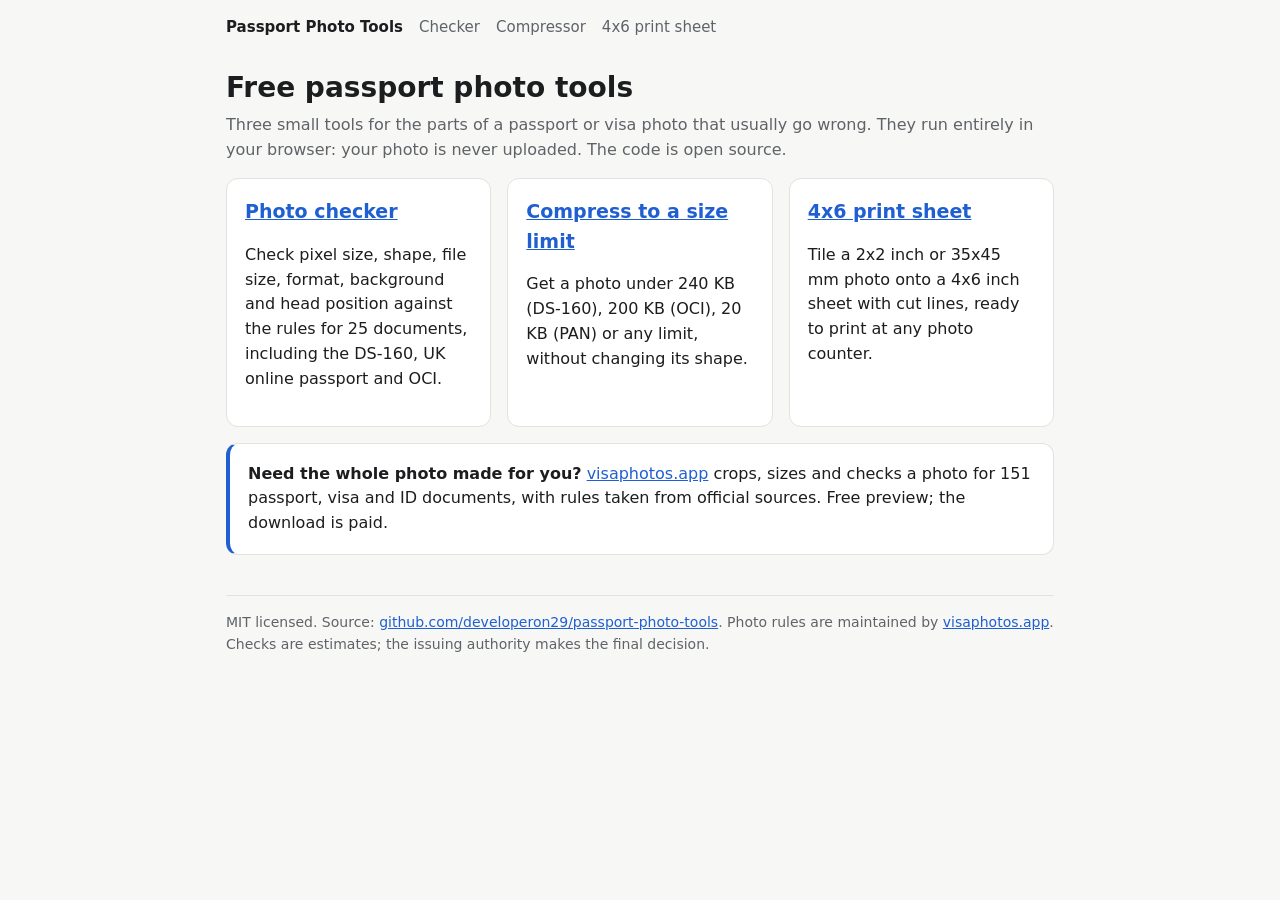
==== index.html @ 94bab58b "Free passport photo tools: checker, compressor and 4x6 print sheet Co-Authored-By: Claude Opus 5.5 <" ====
<!doctype html>
<html lang="en">
<head>
  <meta charset="utf-8">
  <meta name="viewport" content="width=device-width, initial-scale=1">
  <title>Free Passport Photo Tools – Checker, Compressor, 4x6 Sheet</title>
  <meta name="description" content="Free, open-source passport photo tools that run in your browser: check a photo against the rules, compress it under an upload limit, and make a 4x6 print sheet.">
  <link rel="stylesheet" href="assets/style.css">
</head>
<body>
  <header class="site">
    <a class="home" href="./">Passport Photo Tools</a>
    <a href="checker/">Checker</a>
    <a href="compress/">Compressor</a>
    <a href="print-sheet/">4x6 print sheet</a>
  </header>
  <main>
    <h1>Free passport photo tools</h1>
    <p class="lead">Three small tools for the parts of a passport or visa photo that usually go wrong. They run entirely in your browser: your photo is never uploaded. The code is open source.</p>

    <div class="tools">
      <div class="card">
        <h2><a href="checker/">Photo checker</a></h2>
        <p>Check pixel size, shape, file size, format, background and head position against the rules for 25 documents, including the DS-160, UK online passport and OCI.</p>
      </div>
      <div class="card">
        <h2><a href="compress/">Compress to a size limit</a></h2>
        <p>Get a photo under 240 KB (DS-160), 200 KB (OCI), 20 KB (PAN) or any limit, without changing its shape.</p>
      </div>
      <div class="card">
        <h2><a href="print-sheet/">4x6 print sheet</a></h2>
        <p>Tile a 2x2 inch or 35x45 mm photo onto a 4x6 inch sheet with cut lines, ready to print at any photo counter.</p>
      </div>
    </div>

    <div class="card cta">
      <strong>Need the whole photo made for you?</strong>
      <a href="https://visaphotos.app/?utm_source=github&amp;utm_medium=referral&amp;utm_campaign=tools-home">visaphotos.app</a> crops, sizes and checks a photo for 151 passport, visa and ID documents, with rules taken from official sources. Free preview; the download is paid.
    </div>

    <footer>
      MIT licensed. Source: <a href="https://github.com/developeron29/passport-photo-tools">github.com/developeron29/passport-photo-tools</a>.
      Photo rules are maintained by <a href="https://visaphotos.app/how-we-check-the-rules?utm_source=github&amp;utm_medium=referral&amp;utm_campaign=tools-home">visaphotos.app</a>. Checks are estimates; the issuing authority makes the final decision.
    </footer>
  </main>
</body>
</html>
---- assets/style.css ----
:root {
  --bg: #f7f7f5;
  --card: #ffffff;
  --text: #1c1d1f;
  --muted: #5f6368;
  --line: #e2e2de;
  --accent: #1f5fd1;
  --ok: #17803d;
  --warn: #a15c00;
  --bad: #c0362c;
  color-scheme: light dark;
}
@media (prefers-color-scheme: dark) {
  :root {
    --bg: #141517;
    --card: #1d1f22;
    --text: #ececec;
    --muted: #a5a8ad;
    --line: #2f3236;
    --accent: #7aa7ff;
    --ok: #4cc27a;
    --warn: #e0a24a;
    --bad: #ff7b70;
  }
}
* { box-sizing: border-box; }
body {
  margin: 0;
  background: var(--bg);
  color: var(--text);
  font: 16px/1.55 system-ui, -apple-system, "Segoe UI", Roboto, sans-serif;
}
main { max-width: 860px; margin: 0 auto; padding: 24px 16px 48px; }
header.site { max-width: 860px; margin: 0 auto; padding: 16px 16px 0; display: flex; gap: 16px; flex-wrap: wrap; align-items: baseline; }
header.site a { color: var(--muted); text-decoration: none; font-size: 15px; }
header.site a.home { color: var(--text); font-weight: 650; }
h1 { font-size: 28px; line-height: 1.2; margin: 8px 0 8px; }
h2 { font-size: 19px; margin: 28px 0 8px; }
p.lead { color: var(--muted); margin-top: 0; }
a { color: var(--accent); }
.card { background: var(--card); border: 1px solid var(--line); border-radius: 12px; padding: 18px; margin: 16px 0; }
label { display: block; font-weight: 600; margin: 12px 0 6px; }
select, input[type="number"] {
  font: inherit; color: inherit; background: var(--card);
  border: 1px solid var(--line); border-radius: 8px; padding: 8px 10px; width: 100%; max-width: 420px;
}
input[type="file"] { font: inherit; max-width: 100%; }
button, .button {
  font: inherit; font-weight: 600; border: 0; border-radius: 8px; padding: 10px 16px;
  background: var(--accent); color: #fff; cursor: pointer; text-decoration: none; display: inline-block;
}
button:disabled { opacity: .5; cursor: default; }
.row { display: flex; gap: 16px; flex-wrap: wrap; }
.row > * { flex: 1 1 240px; }
canvas, img.preview { max-width: 100%; height: auto; border: 1px solid var(--line); border-radius: 8px; background: #fff; }
ul.checks { list-style: none; padding: 0; margin: 0; }
ul.checks li { padding: 8px 0; border-bottom: 1px solid var(--line); display: flex; gap: 10px; }
ul.checks li:last-child { border-bottom: 0; }
.mark { font-weight: 700; width: 1.4em; flex: none; }
.ok .mark { color: var(--ok); }
.warn .mark { color: var(--warn); }
.bad .mark { color: var(--bad); }
.detail { color: var(--muted); font-size: 14px; }
.status { color: var(--muted); font-size: 14px; min-height: 1.4em; }
.cta { border-left: 4px solid var(--accent); }
.tools { display: grid; grid-template-columns: repeat(auto-fit, minmax(240px, 1fr)); gap: 16px; }
.tools .card { margin: 0; }
.tools h2 { margin-top: 0; }
footer { color: var(--muted); font-size: 14px; border-top: 1px solid var(--line); margin-top: 40px; padding-top: 16px; }
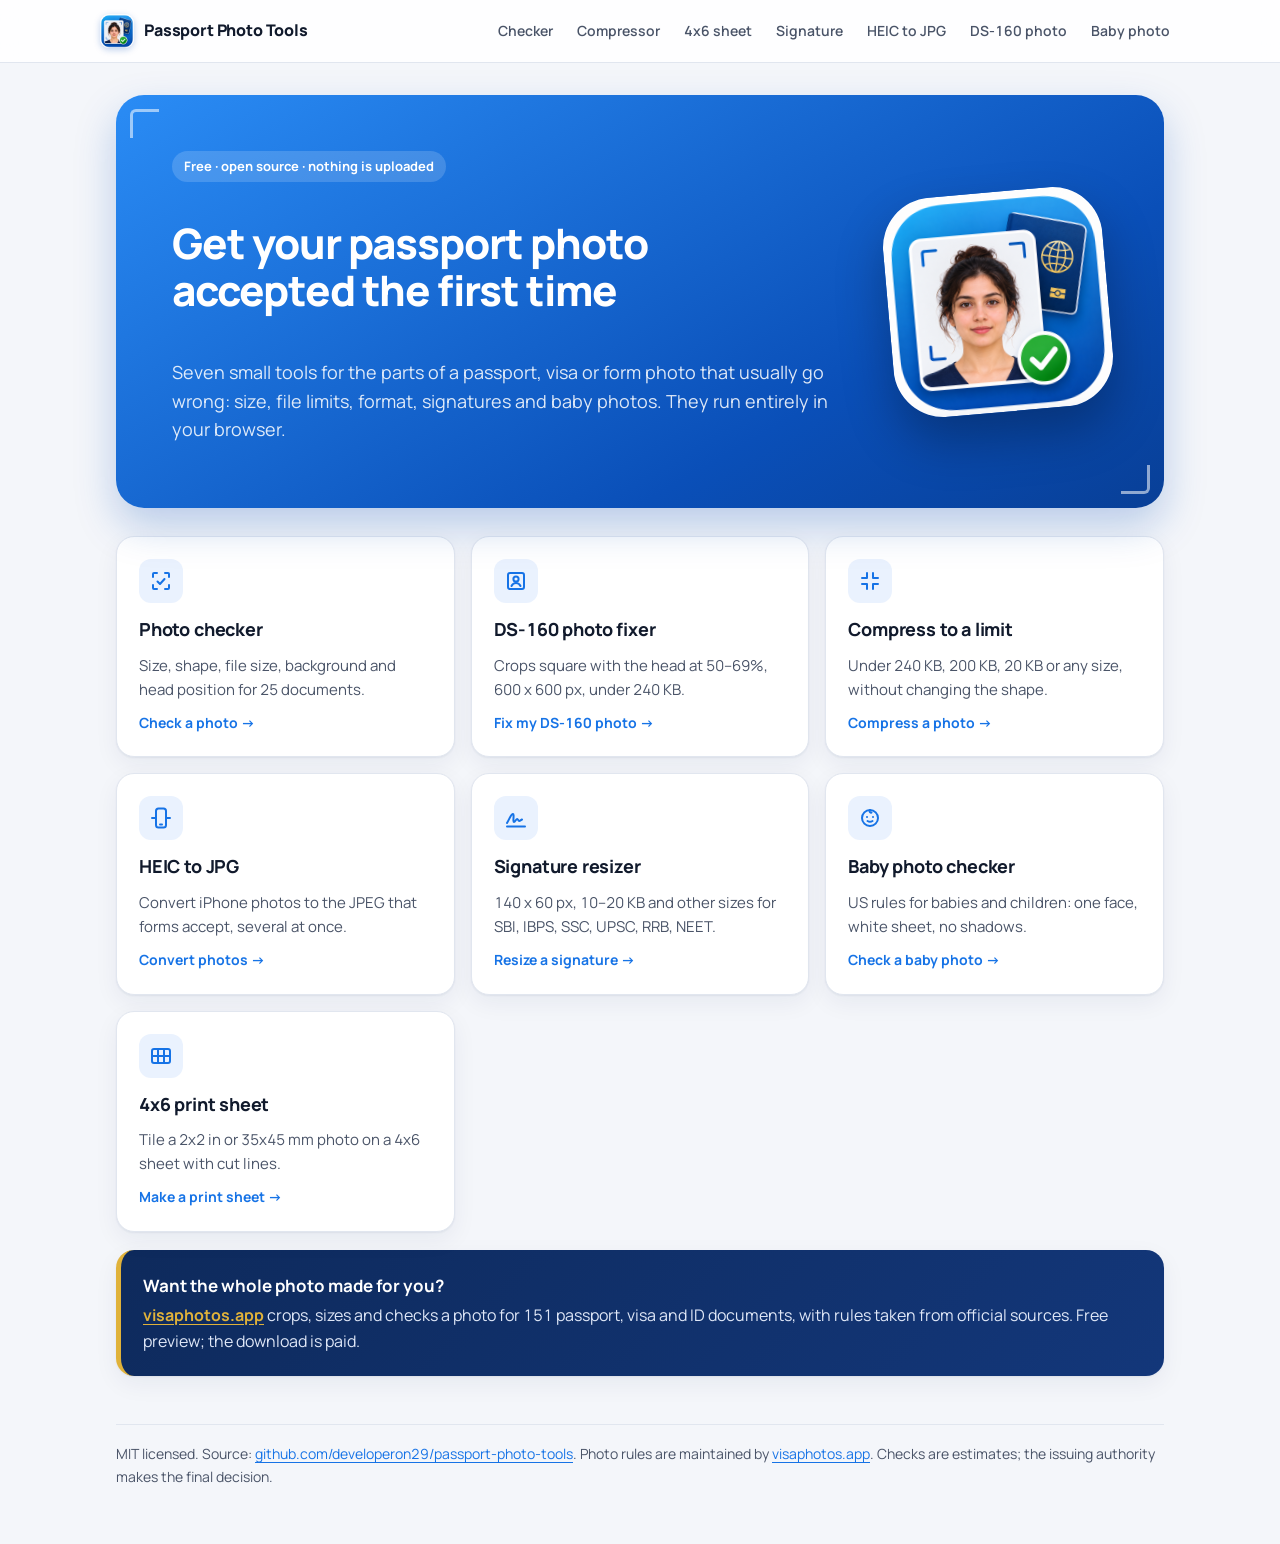
==== commit 18e59130: "Add DS-160 fixer, HEIC to JPG, signature resizer and baby photo checker; new design and logo Co-Auth" ====
--- a/index.html
+++ b/index.html
@@ -3,38 +3,82 @@
 <head>
   <meta charset="utf-8">
   <meta name="viewport" content="width=device-width, initial-scale=1">
-  <title>Free Passport Photo Tools – Checker, Compressor, 4x6 Sheet</title>
-  <meta name="description" content="Free, open-source passport photo tools that run in your browser: check a photo against the rules, compress it under an upload limit, and make a 4x6 print sheet.">
+  <title>Free Passport Photo Tools – Checker, DS-160, HEIC, Signature</title>
+  <meta name="description" content="Free, open-source passport photo tools that run in your browser: photo checker, DS-160 photo fixer, compressor, HEIC to JPG, signature resizer, baby photo checker and 4x6 print sheet.">
+  <link rel="icon" type="image/png" sizes="32x32" href="assets/icon-32.png">
+  <link rel="apple-touch-icon" href="assets/icon-180.png">
+  <meta property="og:image" content="https://developeron29.github.io/passport-photo-tools/assets/icon-512.png">
+  <link rel="preconnect" href="https://fonts.googleapis.com">
+  <link rel="preconnect" href="https://fonts.gstatic.com" crossorigin>
+  <link rel="stylesheet" href="https://fonts.googleapis.com/css2?family=Manrope:wght@400;500;600;700;800&display=swap">
   <link rel="stylesheet" href="assets/style.css">
 </head>
 <body>
   <header class="site">
-    <a class="home" href="./">Passport Photo Tools</a>
+    <a class="home" href="./"><img src="assets/logo-96.png" alt="" width="32" height="32">Passport Photo Tools</a>
     <a href="checker/">Checker</a>
     <a href="compress/">Compressor</a>
-    <a href="print-sheet/">4x6 print sheet</a>
+    <a href="print-sheet/">4x6 sheet</a>
+    <a href="signature/">Signature</a>
+    <a href="heic-to-jpg/">HEIC to JPG</a>
+    <a href="ds-160-photo/">DS-160 photo</a>
+    <a href="baby-photo/">Baby photo</a>
   </header>
   <main>
-    <h1>Free passport photo tools</h1>
-    <p class="lead">Three small tools for the parts of a passport or visa photo that usually go wrong. They run entirely in your browser: your photo is never uploaded. The code is open source.</p>
+    <section class="hero corners">
+      <span class="eyebrow">Free · open source · nothing is uploaded</span>
+      <h1>Get your passport photo accepted the first time</h1>
+      <p class="lead">Seven small tools for the parts of a passport, visa or form photo that usually go wrong: size, file limits, format, signatures and baby photos. They run entirely in your browser.</p>
+      <img class="mark" src="assets/logo-440.png" alt="" width="220" height="220">
+    </section>
 
     <div class="tools">
-      <div class="card">
-        <h2><a href="checker/">Photo checker</a></h2>
-        <p>Check pixel size, shape, file size, format, background and head position against the rules for 25 documents, including the DS-160, UK online passport and OCI.</p>
-      </div>
-      <div class="card">
-        <h2><a href="compress/">Compress to a size limit</a></h2>
-        <p>Get a photo under 240 KB (DS-160), 200 KB (OCI), 20 KB (PAN) or any limit, without changing its shape.</p>
-      </div>
-      <div class="card">
-        <h2><a href="print-sheet/">4x6 print sheet</a></h2>
-        <p>Tile a 2x2 inch or 35x45 mm photo onto a 4x6 inch sheet with cut lines, ready to print at any photo counter.</p>
-      </div>
+      <a class="tool" href="checker/">
+        <span class="icon"><svg viewBox="0 0 24 24" fill="none" stroke="currentColor" stroke-width="2" stroke-linecap="round" stroke-linejoin="round"><path d="M4 8V5a1 1 0 0 1 1-1h3M16 4h3a1 1 0 0 1 1 1v3M20 16v3a1 1 0 0 1-1 1h-3M8 20H5a1 1 0 0 1-1-1v-3"/><path d="M8.5 12.5l2.5 2.5 4.5-5"/></svg></span>
+        <h2>Photo checker</h2>
+        <p>Size, shape, file size, background and head position for 25 documents.</p>
+        <span class="go">Check a photo →</span>
+      </a>
+      <a class="tool" href="ds-160-photo/">
+        <span class="icon"><svg viewBox="0 0 24 24" fill="none" stroke="currentColor" stroke-width="2" stroke-linecap="round" stroke-linejoin="round"><rect x="4" y="4" width="16" height="16" rx="2"/><circle cx="12" cy="10" r="2.6"/><path d="M7.5 17c1-2 2.6-3 4.5-3s3.5 1 4.5 3"/></svg></span>
+        <h2>DS-160 photo fixer</h2>
+        <p>Crops square with the head at 50–69%, 600 x 600 px, under 240 KB.</p>
+        <span class="go">Fix my DS-160 photo →</span>
+      </a>
+      <a class="tool" href="compress/">
+        <span class="icon"><svg viewBox="0 0 24 24" fill="none" stroke="currentColor" stroke-width="2" stroke-linecap="round" stroke-linejoin="round"><path d="M9 4v5H4M15 4v5h5M9 20v-5H4M15 20v-5h5"/></svg></span>
+        <h2>Compress to a limit</h2>
+        <p>Under 240 KB, 200 KB, 20 KB or any size, without changing the shape.</p>
+        <span class="go">Compress a photo →</span>
+      </a>
+      <a class="tool" href="heic-to-jpg/">
+        <span class="icon"><svg viewBox="0 0 24 24" fill="none" stroke="currentColor" stroke-width="2" stroke-linecap="round" stroke-linejoin="round"><rect x="7" y="2.5" width="10" height="19" rx="2.5"/><path d="M11 18.5h2"/><path d="M3 12h3M18 12h3"/></svg></span>
+        <h2>HEIC to JPG</h2>
+        <p>Convert iPhone photos to the JPEG that forms accept, several at once.</p>
+        <span class="go">Convert photos →</span>
+      </a>
+      <a class="tool" href="signature/">
+        <span class="icon"><svg viewBox="0 0 24 24" fill="none" stroke="currentColor" stroke-width="2" stroke-linecap="round" stroke-linejoin="round"><path d="M3 17c2.5-4 4-9 6-9 1.5 0-.5 8 1 8 1.2 0 2-3 3.2-3 1 0 .8 2 2 2 .9 0 1.8-1 2.8-1.5"/><path d="M3 20.5h18"/></svg></span>
+        <h2>Signature resizer</h2>
+        <p>140 x 60 px, 10–20 KB and other sizes for SBI, IBPS, SSC, UPSC, RRB, NEET.</p>
+        <span class="go">Resize a signature →</span>
+      </a>
+      <a class="tool" href="baby-photo/">
+        <span class="icon"><svg viewBox="0 0 24 24" fill="none" stroke="currentColor" stroke-width="2" stroke-linecap="round" stroke-linejoin="round"><circle cx="12" cy="12" r="8"/><path d="M9 11h.01M15 11h.01"/><path d="M9.5 15c1.5 1 3.5 1 5 0"/><path d="M12 4c-1 1.5 0 3 1.5 2.5"/></svg></span>
+        <h2>Baby photo checker</h2>
+        <p>US rules for babies and children: one face, white sheet, no shadows.</p>
+        <span class="go">Check a baby photo →</span>
+      </a>
+      <a class="tool" href="print-sheet/">
+        <span class="icon"><svg viewBox="0 0 24 24" fill="none" stroke="currentColor" stroke-width="2" stroke-linecap="round" stroke-linejoin="round"><rect x="3" y="5" width="18" height="14" rx="2"/><path d="M9 5v14M15 5v14M3 12h18"/></svg></span>
+        <h2>4x6 print sheet</h2>
+        <p>Tile a 2x2 in or 35x45 mm photo on a 4x6 sheet with cut lines.</p>
+        <span class="go">Make a print sheet →</span>
+      </a>
     </div>
 
     <div class="card cta">
-      <strong>Need the whole photo made for you?</strong>
+      <strong>Want the whole photo made for you?</strong>
       <a href="https://visaphotos.app/?utm_source=github&amp;utm_medium=referral&amp;utm_campaign=tools-home">visaphotos.app</a> crops, sizes and checks a photo for 151 passport, visa and ID documents, with rules taken from official sources. Free preview; the download is paid.
     </div>
 
@@ -43,5 +87,6 @@
       Photo rules are maintained by <a href="https://visaphotos.app/how-we-check-the-rules?utm_source=github&amp;utm_medium=referral&amp;utm_campaign=tools-home">visaphotos.app</a>. Checks are estimates; the issuing authority makes the final decision.
     </footer>
   </main>
+  <script type="module" src="assets/ui.js"></script>
 </body>
 </html>
--- a/assets/style.css
+++ b/assets/style.css
@@ -1,69 +1,201 @@
+/* Passport Photo Tools. Colours come from the logo: app-icon blue, passport navy and gold, check green. */
 :root {
-  --bg: #f7f7f5;
-  --card: #ffffff;
-  --text: #1c1d1f;
-  --muted: #5f6368;
-  --line: #e2e2de;
-  --accent: #1f5fd1;
-  --ok: #17803d;
-  --warn: #a15c00;
-  --bad: #c0362c;
-  color-scheme: light dark;
+  --blue: #1673e6;
+  --blue-deep: #0a4fb8;
+  --navy: #0e2a5c;
+  --gold: #e0b23a;
+  --green: #1f9d4c;
+  --amber: #b86e00;
+  --red: #c8372d;
+  --bg: #f4f6fa;
+  --surface: #ffffff;
+  --ink: #111a2c;
+  --ink-2: #4a5468;
+  --line: #e1e6ef;
+  --tint: #eaf2fe;
+  --radius: 18px;
+  --shadow: 0 1px 2px rgba(14, 42, 92, .06), 0 8px 24px rgba(14, 42, 92, .06);
+  color-scheme: light;
 }
 @media (prefers-color-scheme: dark) {
-  :root {
-    --bg: #141517;
-    --card: #1d1f22;
-    --text: #ececec;
-    --muted: #a5a8ad;
-    --line: #2f3236;
-    --accent: #7aa7ff;
-    --ok: #4cc27a;
-    --warn: #e0a24a;
-    --bad: #ff7b70;
+  :root:not([data-theme="light"]) {
+    --bg: #0b1220;
+    --surface: #121b2d;
+    --ink: #e9eef8;
+    --ink-2: #a3aec4;
+    --line: #22304a;
+    --tint: #16264a;
+    --blue: #5b9dff;
+    --green: #43c574;
+    --amber: #f0a945;
+    --red: #ff7a6e;
+    --shadow: 0 1px 2px rgba(0, 0, 0, .3), 0 8px 24px rgba(0, 0, 0, .25);
+    color-scheme: dark;
   }
 }
+
 * { box-sizing: border-box; }
+html { -webkit-text-size-adjust: 100%; }
 body {
   margin: 0;
   background: var(--bg);
-  color: var(--text);
-  font: 16px/1.55 system-ui, -apple-system, "Segoe UI", Roboto, sans-serif;
-}
-main { max-width: 860px; margin: 0 auto; padding: 24px 16px 48px; }
-header.site { max-width: 860px; margin: 0 auto; padding: 16px 16px 0; display: flex; gap: 16px; flex-wrap: wrap; align-items: baseline; }
-header.site a { color: var(--muted); text-decoration: none; font-size: 15px; }
-header.site a.home { color: var(--text); font-weight: 650; }
-h1 { font-size: 28px; line-height: 1.2; margin: 8px 0 8px; }
-h2 { font-size: 19px; margin: 28px 0 8px; }
-p.lead { color: var(--muted); margin-top: 0; }
-a { color: var(--accent); }
-.card { background: var(--card); border: 1px solid var(--line); border-radius: 12px; padding: 18px; margin: 16px 0; }
-label { display: block; font-weight: 600; margin: 12px 0 6px; }
+  color: var(--ink);
+  font: 16px/1.6 "Manrope", system-ui, -apple-system, "Segoe UI", sans-serif;
+  font-feature-settings: "tnum" 1;
+}
+a { color: var(--blue); text-underline-offset: 3px; }
+img, canvas { max-width: 100%; }
+
+/* Header */
+header.site {
+  position: sticky; top: 0; z-index: 10;
+  display: flex; flex-wrap: wrap; align-items: center; gap: 6px 4px;
+  padding: 10px max(16px, calc((100% - 1080px) / 2));
+  background: color-mix(in srgb, var(--surface) 86%, transparent);
+  backdrop-filter: saturate(1.4) blur(12px);
+  border-bottom: 1px solid var(--line);
+}
+header.site a {
+  color: var(--ink-2); text-decoration: none; font-size: 14px; font-weight: 600;
+  padding: 6px 10px; border-radius: 999px;
+}
+header.site a:hover { color: var(--ink); background: var(--tint); }
+header.site a[aria-current="page"] { color: var(--blue); background: var(--tint); }
+header.site a.home {
+  display: inline-flex; align-items: center; gap: 10px; margin-right: auto;
+  color: var(--ink); font-size: 16px; font-weight: 800; letter-spacing: -.01em; padding: 4px 8px 4px 0;
+}
+header.site a.home:hover { background: none; }
+header.site a.home img { width: 34px; height: 34px; border-radius: 9px; box-shadow: 0 2px 6px rgba(10, 79, 184, .25); }
+
+main { max-width: 1080px; margin: 0 auto; padding: 32px 16px 56px; }
+
+/* Page intro */
+h1 { font-size: clamp(28px, 4.2vw, 42px); line-height: 1.12; letter-spacing: -.025em; margin: 6px 0 12px; font-weight: 800; }
+h2 { font-size: 20px; letter-spacing: -.01em; margin: 36px 0 10px; font-weight: 750; }
+p.lead { color: var(--ink-2); font-size: 18px; max-width: 720px; margin: 0 0 8px; }
+.eyebrow {
+  display: inline-flex; align-items: center; gap: 8px;
+  font-size: 13px; font-weight: 700; color: var(--green);
+  background: color-mix(in srgb, var(--green) 12%, transparent);
+  padding: 5px 12px; border-radius: 999px;
+}
+
+/* Hero on the home page: an app-icon panel with viewfinder corners */
+.hero {
+  position: relative; overflow: hidden;
+  background: linear-gradient(150deg, #2a8cf5 0%, var(--blue-deep) 70%, #083f97 100%);
+  color: #fff; border-radius: 28px; padding: clamp(28px, 6vw, 56px);
+  box-shadow: 0 18px 40px rgba(10, 79, 184, .25);
+}
+.hero h1 { color: #fff; max-width: 640px; }
+.hero p.lead { color: rgba(255, 255, 255, .86); }
+.hero .eyebrow { color: #fff; background: rgba(255, 255, 255, .16); }
+.hero { display: grid; grid-template-columns: minmax(0, 1fr) auto; align-items: center; gap: 32px; }
+.hero > :not(img) { grid-column: 1; }
+.hero img.mark { grid-column: 2; grid-row: 1 / span 3; width: 220px; height: 220px; transform: rotate(-5deg); border-radius: 50px; box-shadow: 0 24px 50px rgba(0, 0, 0, .28); }
+.hero .eyebrow { justify-self: start; }
+@media (max-width: 760px) { .hero { grid-template-columns: 1fr; } .hero img.mark { display: none; } }
+.corners { position: relative; }
+.corners::before, .corners::after {
+  content: ""; position: absolute; width: 26px; height: 26px; border: 3px solid currentColor; opacity: .55;
+}
+.corners::before { top: 14px; left: 14px; border-right: 0; border-bottom: 0; border-radius: 6px 0 0 0; }
+.corners::after { bottom: 14px; right: 14px; border-left: 0; border-top: 0; border-radius: 0 0 6px 0; }
+
+/* Tool grid */
+.tools { display: grid; grid-template-columns: repeat(auto-fill, minmax(min(100%, 300px), 1fr)); gap: 16px; margin-top: 28px; }
+a.tool {
+  display: flex; flex-direction: column; gap: 10px;
+  background: var(--surface); border: 1px solid var(--line); border-radius: var(--radius);
+  padding: 22px; color: inherit; text-decoration: none; box-shadow: var(--shadow);
+  transition: transform .15s ease, border-color .15s ease;
+}
+a.tool:hover { transform: translateY(-2px); border-color: color-mix(in srgb, var(--blue) 45%, var(--line)); }
+a.tool .icon {
+  width: 44px; height: 44px; border-radius: 12px; display: grid; place-items: center;
+  background: var(--tint); color: var(--blue);
+}
+a.tool .icon svg { width: 24px; height: 24px; }
+a.tool h2 { margin: 2px 0 0; font-size: 18px; }
+a.tool p { margin: 0; color: var(--ink-2); font-size: 15px; }
+a.tool .go { margin-top: auto; font-weight: 700; color: var(--blue); font-size: 14px; }
+
+/* Cards and form controls */
+.card {
+  background: var(--surface); border: 1px solid var(--line); border-radius: var(--radius);
+  padding: 22px; margin: 18px 0; box-shadow: var(--shadow);
+}
+label { display: block; font-weight: 700; font-size: 14px; margin: 16px 0 6px; }
+.card > label:first-child { margin-top: 0; }
 select, input[type="number"] {
-  font: inherit; color: inherit; background: var(--card);
-  border: 1px solid var(--line); border-radius: 8px; padding: 8px 10px; width: 100%; max-width: 420px;
-}
-input[type="file"] { font: inherit; max-width: 100%; }
+  font: inherit; font-size: 15px; color: var(--ink); background: var(--surface);
+  border: 1px solid var(--line); border-radius: 12px; padding: 10px 12px; width: 100%; max-width: 460px;
+}
+select:focus, input:focus-visible { outline: 3px solid color-mix(in srgb, var(--blue) 30%, transparent); outline-offset: 1px; }
+input[type="range"] { width: 100%; max-width: 460px; accent-color: var(--blue); }
+label.inline { display: flex; gap: 10px; align-items: center; font-weight: 500; }
+input[type="checkbox"] { accent-color: var(--blue); width: 18px; height: 18px; }
+
+/* Drop zone (built by ui.js around each file input) */
+.drop {
+  position: relative; display: flex; flex-direction: column; align-items: center; justify-content: center; gap: 6px;
+  min-height: 170px; padding: 28px 20px; text-align: center; cursor: pointer;
+  border: 2px dashed color-mix(in srgb, var(--blue) 35%, var(--line)); border-radius: 16px;
+  background: color-mix(in srgb, var(--tint) 55%, var(--surface)); color: var(--blue);
+  transition: background .15s ease, border-color .15s ease;
+}
+.drop:hover, .drop.over { background: var(--tint); border-color: var(--blue); }
+.drop input[type="file"] { position: absolute; inset: 0; opacity: 0; cursor: pointer; }
+.drop svg { width: 34px; height: 34px; }
+.drop strong { color: var(--ink); font-size: 16px; }
+.drop span { color: var(--ink-2); font-size: 14px; font-weight: 500; }
+.drop .file { color: var(--green); font-weight: 700; }
+
 button, .button {
-  font: inherit; font-weight: 600; border: 0; border-radius: 8px; padding: 10px 16px;
-  background: var(--accent); color: #fff; cursor: pointer; text-decoration: none; display: inline-block;
-}
-button:disabled { opacity: .5; cursor: default; }
-.row { display: flex; gap: 16px; flex-wrap: wrap; }
-.row > * { flex: 1 1 240px; }
-canvas, img.preview { max-width: 100%; height: auto; border: 1px solid var(--line); border-radius: 8px; background: #fff; }
+  font: inherit; font-weight: 700; font-size: 15px; border: 0; border-radius: 12px; padding: 12px 18px;
+  background: var(--blue); color: #fff; cursor: pointer; text-decoration: none; display: inline-flex; align-items: center; gap: 8px;
+  box-shadow: 0 6px 16px color-mix(in srgb, var(--blue) 30%, transparent);
+}
+.button:hover { filter: brightness(1.06); }
+
+.row { display: grid; grid-template-columns: repeat(auto-fit, minmax(min(100%, 320px), 1fr)); gap: 18px; }
+.row > .card { margin: 0; }
+#result, #out { margin-top: 18px; }
+canvas, img.preview { display: block; height: auto; border-radius: 12px; border: 1px solid var(--line); background: #fff; }
+
+/* Results */
 ul.checks { list-style: none; padding: 0; margin: 0; }
-ul.checks li { padding: 8px 0; border-bottom: 1px solid var(--line); display: flex; gap: 10px; }
+ul.checks li { display: flex; gap: 12px; padding: 11px 0; border-bottom: 1px solid var(--line); font-weight: 600; }
 ul.checks li:last-child { border-bottom: 0; }
-.mark { font-weight: 700; width: 1.4em; flex: none; }
-.ok .mark { color: var(--ok); }
-.warn .mark { color: var(--warn); }
-.bad .mark { color: var(--bad); }
-.detail { color: var(--muted); font-size: 14px; }
-.status { color: var(--muted); font-size: 14px; min-height: 1.4em; }
-.cta { border-left: 4px solid var(--accent); }
-.tools { display: grid; grid-template-columns: repeat(auto-fit, minmax(240px, 1fr)); gap: 16px; }
-.tools .card { margin: 0; }
-.tools h2 { margin-top: 0; }
-footer { color: var(--muted); font-size: 14px; border-top: 1px solid var(--line); margin-top: 40px; padding-top: 16px; }
+.mark {
+  flex: none; width: 24px; height: 24px; border-radius: 50%; display: grid; place-items: center;
+  font-size: 13px; font-weight: 800; color: #fff; margin-top: 1px;
+}
+.ok .mark { background: var(--green); }
+.warn .mark { background: var(--amber); }
+.bad .mark { background: var(--red); }
+.detail { color: var(--ink-2); font-size: 14px; font-weight: 500; }
+.status { color: var(--ink-2); font-size: 14px; font-weight: 600; min-height: 1.4em; margin: 12px 0 0; }
+
+/* Content lists */
+main > ul { padding-left: 0; list-style: none; max-width: 760px; }
+main > ul li { position: relative; padding: 6px 0 6px 30px; color: var(--ink-2); }
+main > ul li::before {
+  content: ""; position: absolute; left: 0; top: 11px; width: 18px; height: 18px; border-radius: 50%;
+  background: var(--green) url("data:image/svg+xml,%3Csvg xmlns='http://www.w3.org/2000/svg' viewBox='0 0 24 24' fill='none' stroke='white' stroke-width='3.2' stroke-linecap='round' stroke-linejoin='round'%3E%3Cpath d='M5 12.5l4.5 4.5L19 7.5'/%3E%3C/svg%3E") center / 12px no-repeat;
+}
+main > ul li strong { color: var(--ink); }
+
+/* Call to action: a passport cover */
+.cta {
+  background: linear-gradient(135deg, var(--navy), #13377a); color: #dfe7f7; border: 0;
+  border-left: 5px solid var(--gold); display: block;
+}
+.cta strong { color: #fff; display: block; font-size: 17px; margin-bottom: 4px; }
+.cta a { color: var(--gold); font-weight: 700; }
+
+footer { color: var(--ink-2); font-size: 14px; border-top: 1px solid var(--line); margin-top: 48px; padding-top: 18px; }
+
+[hidden] { display: none !important; }
+.card#out > canvas { width: min(100%, 420px); }
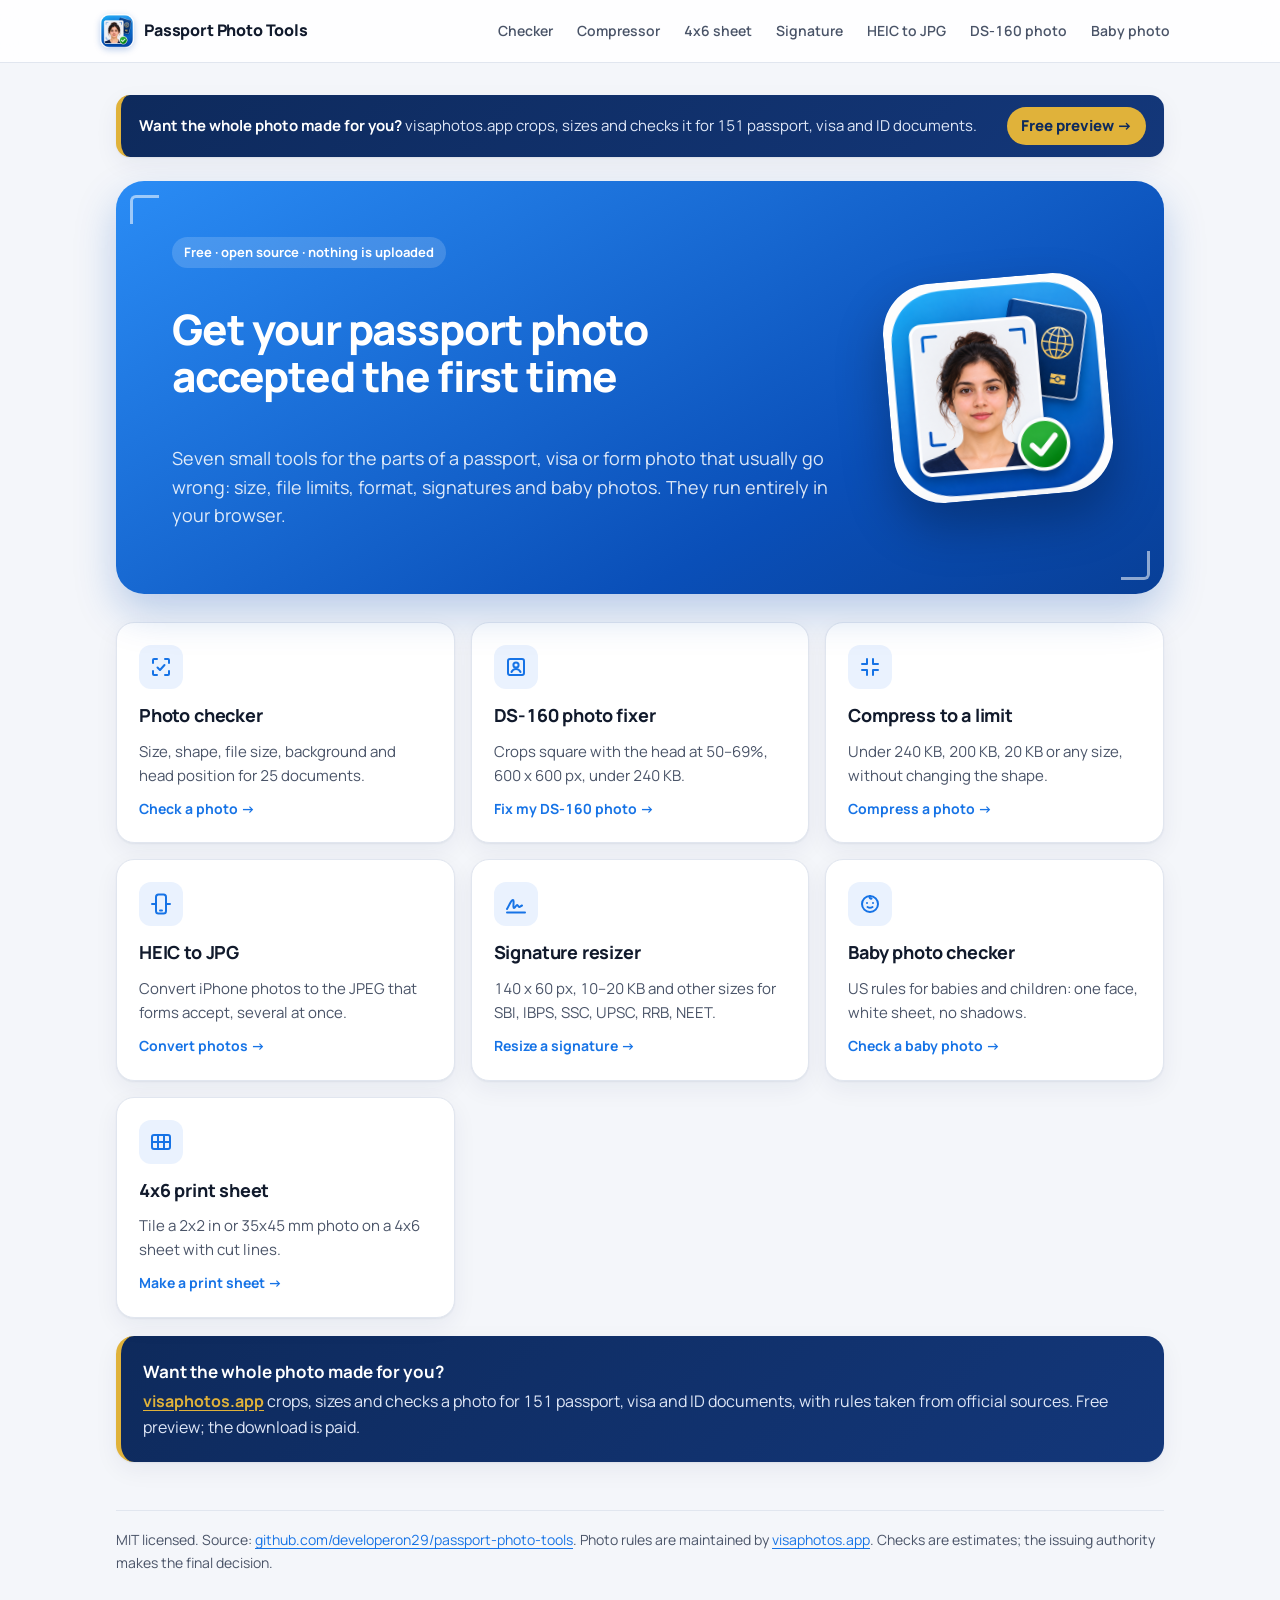
==== commit 8d574ff5: "Add the visaphotos.app call to action to the top of every page Co-Authored-By: Claude Opus 5.5 <nore" ====
--- a/index.html
+++ b/index.html
@@ -25,6 +25,10 @@
     <a href="baby-photo/">Baby photo</a>
   </header>
   <main>
+    <a class="topcta" href="https://visaphotos.app/?utm_source=github&amp;utm_medium=referral&amp;utm_campaign=tools-home-top">
+      <span><strong>Want the whole photo made for you?</strong> visaphotos.app crops, sizes and checks it for 151 passport, visa and ID documents.</span>
+      <span class="go">Free preview →</span>
+    </a>
     <section class="hero corners">
       <span class="eyebrow">Free · open source · nothing is uploaded</span>
       <h1>Get your passport photo accepted the first time</h1>
--- a/assets/style.css
+++ b/assets/style.css
@@ -199,3 +199,14 @@
 
 [hidden] { display: none !important; }
 .card#out > canvas { width: min(100%, 420px); }
+
+/* Top call to action on every page */
+a.topcta {
+  display: flex; align-items: center; justify-content: space-between; gap: 12px 20px; flex-wrap: wrap;
+  background: linear-gradient(135deg, var(--navy), #13377a); color: #dfe7f7; text-decoration: none;
+  border-left: 5px solid var(--gold); border-radius: 14px; padding: 12px 18px; margin: 0 0 24px; font-size: 15px;
+  box-shadow: var(--shadow);
+}
+a.topcta strong { color: #fff; }
+a.topcta .go { color: var(--navy); background: var(--gold); font-weight: 800; padding: 7px 14px; border-radius: 999px; white-space: nowrap; }
+a.topcta:hover .go { filter: brightness(1.05); }
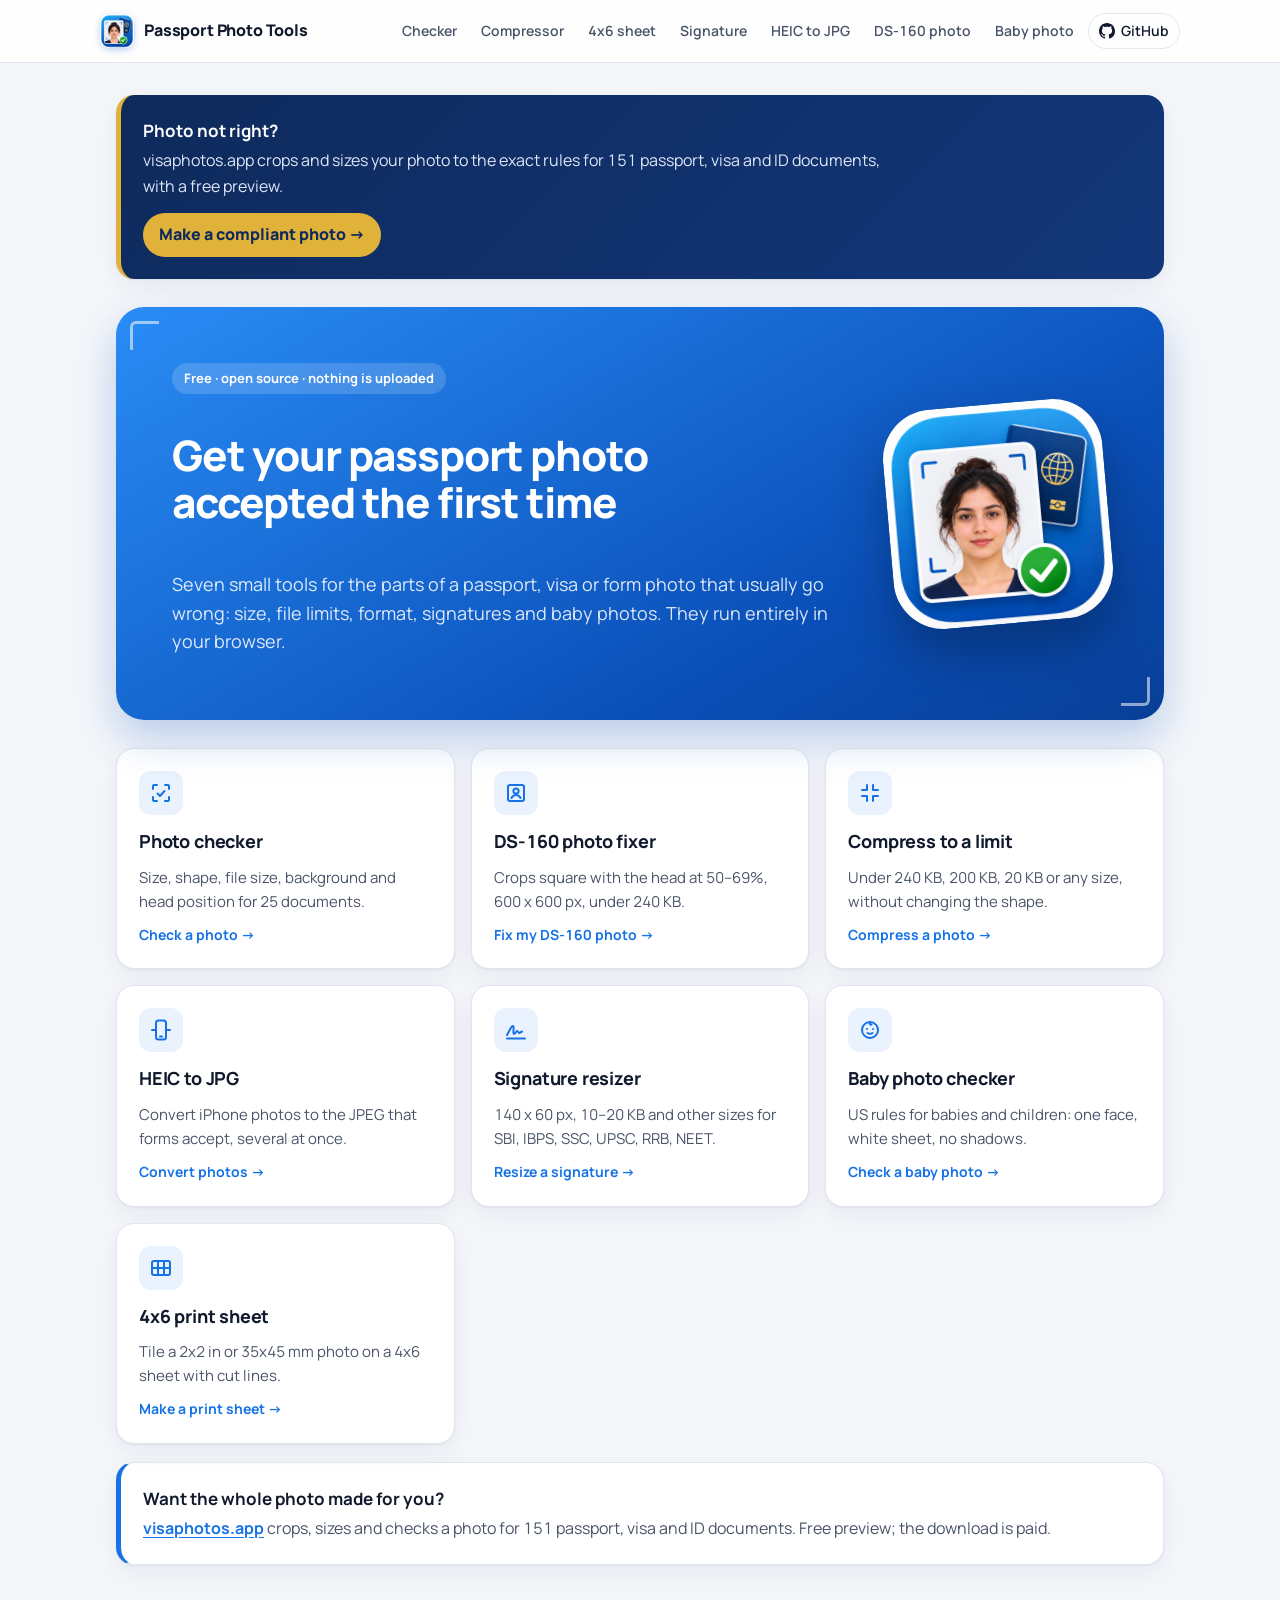
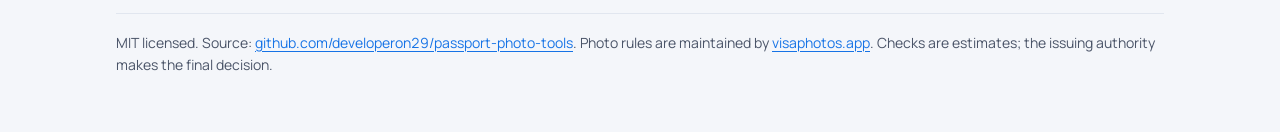
==== commit d27be5a9: "Adaptive call to action at the top, basic one at the bottom; GitHub link in the navbar Co-Authored-B" ====
--- a/index.html
+++ b/index.html
@@ -23,13 +23,15 @@
     <a href="heic-to-jpg/">HEIC to JPG</a>
     <a href="ds-160-photo/">DS-160 photo</a>
     <a href="baby-photo/">Baby photo</a>
+    <a class="gh" href="https://github.com/developeron29/passport-photo-tools" aria-label="Source code on GitHub"><svg viewBox="0 0 16 16" width="16" height="16" fill="currentColor" aria-hidden="true"><path d="M8 0C3.58 0 0 3.58 0 8c0 3.54 2.29 6.53 5.47 7.59.4.07.55-.17.55-.38 0-.19-.01-.82-.01-1.49-2.01.37-2.53-.49-2.69-.94-.09-.23-.48-.94-.82-1.13-.28-.15-.68-.52-.01-.53.63-.01 1.08.58 1.23.82.72 1.21 1.87.87 2.33.66.07-.52.28-.87.51-1.07-1.78-.2-3.64-.89-3.64-3.95 0-.87.31-1.59.82-2.15-.08-.2-.36-1.02.08-2.12 0 0 .67-.21 2.2.82.64-.18 1.32-.27 2-.27.68 0 1.36.09 2 .27 1.53-1.04 2.2-.82 2.2-.82.44 1.1.16 1.92.08 2.12.51.56.82 1.27.82 2.15 0 3.07-1.87 3.75-3.65 3.95.29.25.54.73.54 1.48 0 1.07-.01 1.93-.01 2.2 0 .21.15.46.55.38A8.013 8.013 0 0016 8c0-4.42-3.58-8-8-8z"/></svg>GitHub</a>
   </header>
   <main>
-    <a class="topcta" href="https://visaphotos.app/?utm_source=github&amp;utm_medium=referral&amp;utm_campaign=tools-home-top">
-      <span><strong>Want the whole photo made for you?</strong> visaphotos.app crops, sizes and checks it for 151 passport, visa and ID documents.</span>
-      <span class="go">Free preview →</span>
-    </a>
-    <section class="hero corners">
+    <div class="card cta top" id="cta">
+      <strong id="cta-title">Photo not right?</strong>
+      <span id="cta-text">visaphotos.app crops and sizes your photo to the exact rules for 151 passport, visa and ID documents, with a free preview.</span>
+      <a id="cta-link" data-camp="tools-home-top" href="https://visaphotos.app/?utm_source=github&amp;utm_medium=referral&amp;utm_campaign=tools-home-top">Make a compliant photo</a>
+    </div>
+        <section class="hero corners">
       <span class="eyebrow">Free · open source · nothing is uploaded</span>
       <h1>Get your passport photo accepted the first time</h1>
       <p class="lead">Seven small tools for the parts of a passport, visa or form photo that usually go wrong: size, file limits, format, signatures and baby photos. They run entirely in your browser.</p>
@@ -81,9 +83,9 @@
       </a>
     </div>
 
-    <div class="card cta">
+    <div class="card cta basic">
       <strong>Want the whole photo made for you?</strong>
-      <a href="https://visaphotos.app/?utm_source=github&amp;utm_medium=referral&amp;utm_campaign=tools-home">visaphotos.app</a> crops, sizes and checks a photo for 151 passport, visa and ID documents, with rules taken from official sources. Free preview; the download is paid.
+      <a href="https://visaphotos.app/?utm_source=github&amp;utm_medium=referral&amp;utm_campaign=tools-home-bottom">visaphotos.app</a> crops, sizes and checks a photo for 151 passport, visa and ID documents. Free preview; the download is paid.
     </div>
 
     <footer>
--- a/assets/style.css
+++ b/assets/style.css
@@ -200,13 +200,19 @@
 [hidden] { display: none !important; }
 .card#out > canvas { width: min(100%, 420px); }
 
-/* Top call to action on every page */
-a.topcta {
-  display: flex; align-items: center; justify-content: space-between; gap: 12px 20px; flex-wrap: wrap;
-  background: linear-gradient(135deg, var(--navy), #13377a); color: #dfe7f7; text-decoration: none;
-  border-left: 5px solid var(--gold); border-radius: 14px; padding: 12px 18px; margin: 0 0 24px; font-size: 15px;
-  box-shadow: var(--shadow);
-}
-a.topcta strong { color: #fff; }
-a.topcta .go { color: var(--navy); background: var(--gold); font-weight: 800; padding: 7px 14px; border-radius: 999px; white-space: nowrap; }
-a.topcta:hover .go { filter: brightness(1.05); }
+
+/* Adaptive call to action at the top of each page */
+.cta.top { margin: 0 0 28px; }
+.cta.top #cta-text { display: block; margin: 2px 0 14px; max-width: 760px; }
+.cta.top #cta-link {
+  display: inline-block; color: var(--navy); background: var(--gold); text-decoration: none;
+  font-weight: 800; padding: 9px 16px; border-radius: 999px;
+}
+.cta.top #cta-link::after { content: " →"; }
+.cta.top #cta-link:hover { filter: brightness(1.05); }
+/* Basic call to action at the bottom */
+.cta.basic { background: var(--surface); color: var(--ink-2); border: 1px solid var(--line); border-left: 5px solid var(--blue); }
+.cta.basic strong { color: var(--ink); }
+.cta.basic a { color: var(--blue); }
+/* GitHub link in the header */
+header.site a.gh { display: inline-flex; align-items: center; gap: 6px; color: var(--ink); border: 1px solid var(--line); }
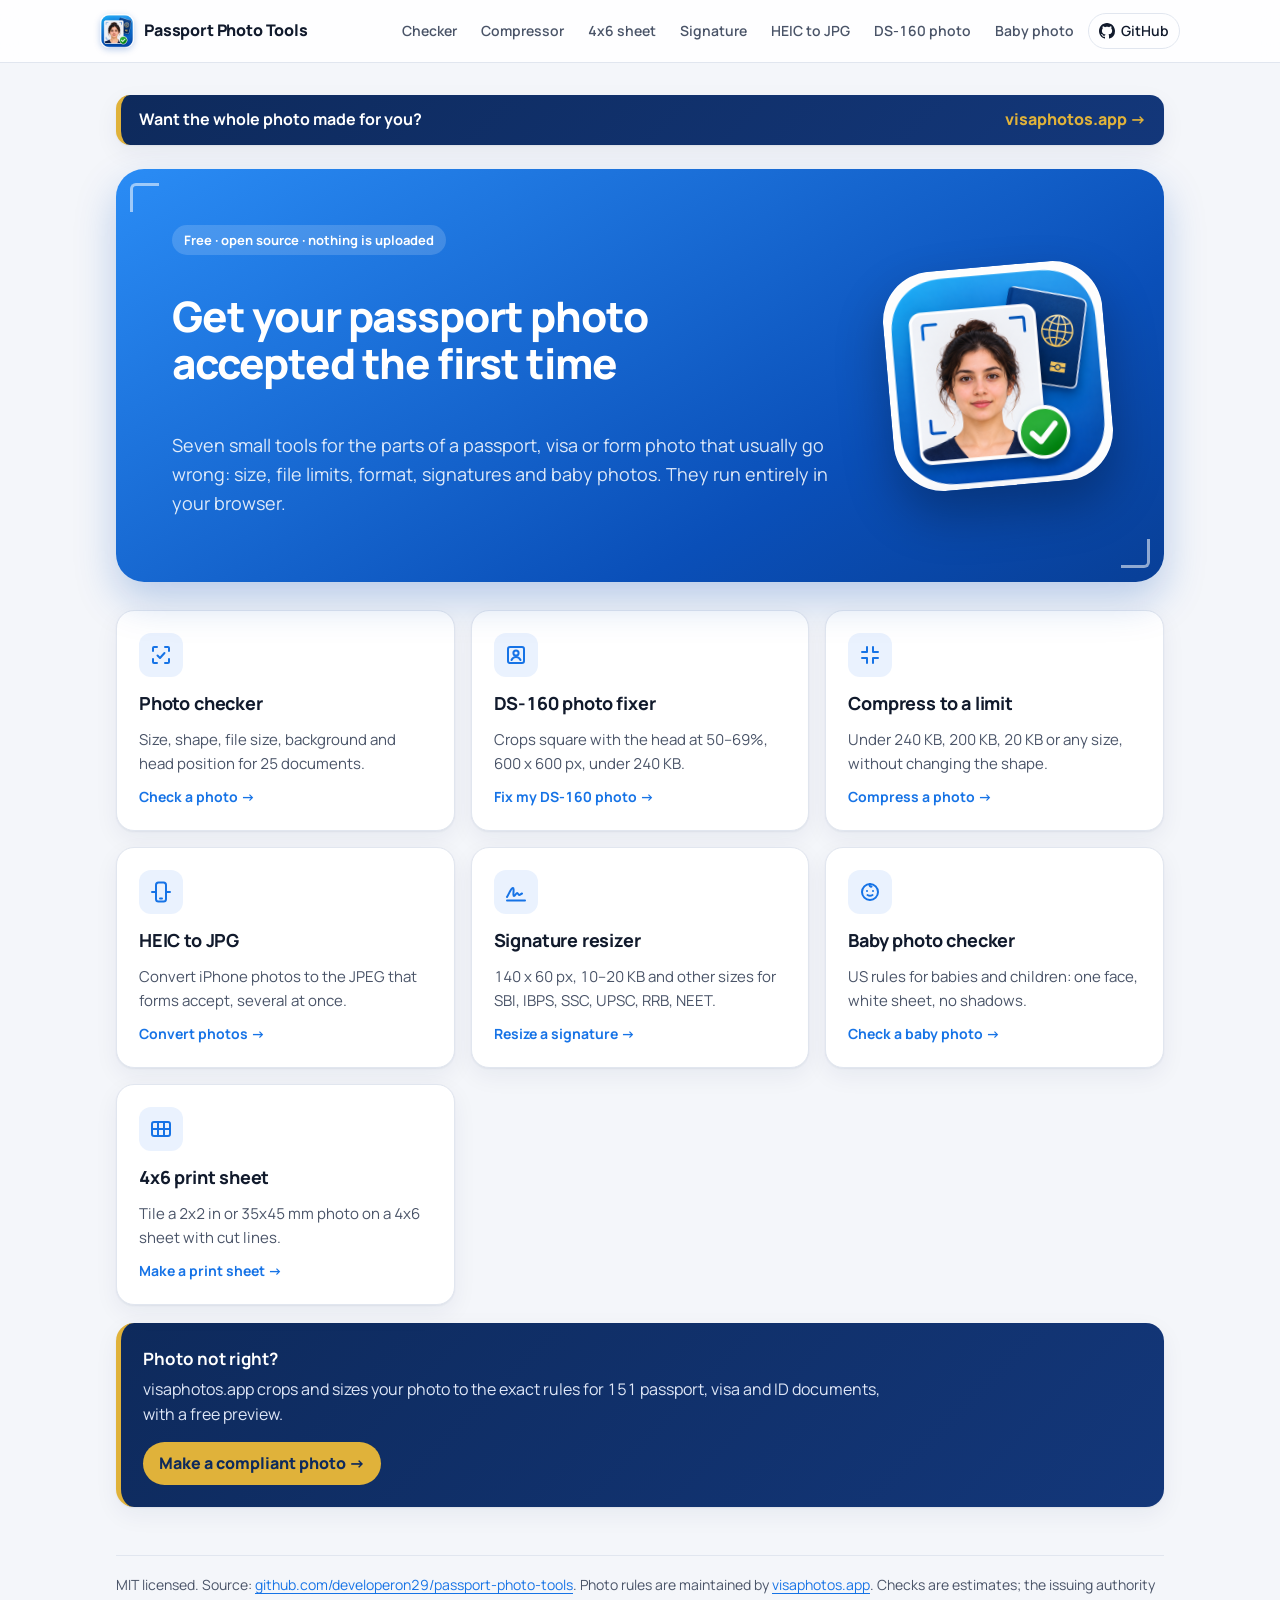
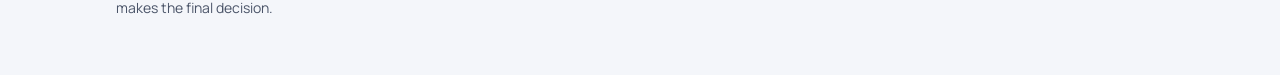
==== commit fe73e553: "Heading-only call to action at the top; adaptive 'Photo not right?' card at the bottom Co-Authored-B" ====
--- a/index.html
+++ b/index.html
@@ -26,11 +26,7 @@
     <a class="gh" href="https://github.com/developeron29/passport-photo-tools" aria-label="Source code on GitHub"><svg viewBox="0 0 16 16" width="16" height="16" fill="currentColor" aria-hidden="true"><path d="M8 0C3.58 0 0 3.58 0 8c0 3.54 2.29 6.53 5.47 7.59.4.07.55-.17.55-.38 0-.19-.01-.82-.01-1.49-2.01.37-2.53-.49-2.69-.94-.09-.23-.48-.94-.82-1.13-.28-.15-.68-.52-.01-.53.63-.01 1.08.58 1.23.82.72 1.21 1.87.87 2.33.66.07-.52.28-.87.51-1.07-1.78-.2-3.64-.89-3.64-3.95 0-.87.31-1.59.82-2.15-.08-.2-.36-1.02.08-2.12 0 0 .67-.21 2.2.82.64-.18 1.32-.27 2-.27.68 0 1.36.09 2 .27 1.53-1.04 2.2-.82 2.2-.82.44 1.1.16 1.92.08 2.12.51.56.82 1.27.82 2.15 0 3.07-1.87 3.75-3.65 3.95.29.25.54.73.54 1.48 0 1.07-.01 1.93-.01 2.2 0 .21.15.46.55.38A8.013 8.013 0 0016 8c0-4.42-3.58-8-8-8z"/></svg>GitHub</a>
   </header>
   <main>
-    <div class="card cta top" id="cta">
-      <strong id="cta-title">Photo not right?</strong>
-      <span id="cta-text">visaphotos.app crops and sizes your photo to the exact rules for 151 passport, visa and ID documents, with a free preview.</span>
-      <a id="cta-link" data-camp="tools-home-top" href="https://visaphotos.app/?utm_source=github&amp;utm_medium=referral&amp;utm_campaign=tools-home-top">Make a compliant photo</a>
-    </div>
+    <a class="cta-head" href="https://visaphotos.app/?utm_source=github&amp;utm_medium=referral&amp;utm_campaign=tools-home-top"><strong>Want the whole photo made for you?</strong><span>visaphotos.app →</span></a>
         <section class="hero corners">
       <span class="eyebrow">Free · open source · nothing is uploaded</span>
       <h1>Get your passport photo accepted the first time</h1>
@@ -82,10 +78,10 @@
         <span class="go">Make a print sheet →</span>
       </a>
     </div>
-
-    <div class="card cta basic">
-      <strong>Want the whole photo made for you?</strong>
-      <a href="https://visaphotos.app/?utm_source=github&amp;utm_medium=referral&amp;utm_campaign=tools-home-bottom">visaphotos.app</a> crops, sizes and checks a photo for 151 passport, visa and ID documents. Free preview; the download is paid.
+    <div class="card cta adaptive" id="cta">
+      <strong id="cta-title">Photo not right?</strong>
+      <span id="cta-text">visaphotos.app crops and sizes your photo to the exact rules for 151 passport, visa and ID documents, with a free preview.</span>
+      <a id="cta-link" data-camp="tools-home-bottom" href="https://visaphotos.app/?utm_source=github&amp;utm_medium=referral&amp;utm_campaign=tools-home-bottom">Make a compliant photo</a>
     </div>
 
     <footer>
--- a/assets/style.css
+++ b/assets/style.css
@@ -201,18 +201,23 @@
 .card#out > canvas { width: min(100%, 420px); }
 
 
-/* Adaptive call to action at the top of each page */
-.cta.top { margin: 0 0 28px; }
-.cta.top #cta-text { display: block; margin: 2px 0 14px; max-width: 760px; }
-.cta.top #cta-link {
+/* Adaptive call to action at the bottom of each page */
+.cta.adaptive #cta-text { display: block; margin: 2px 0 14px; max-width: 760px; }
+.cta.adaptive #cta-link {
   display: inline-block; color: var(--navy); background: var(--gold); text-decoration: none;
   font-weight: 800; padding: 9px 16px; border-radius: 999px;
 }
-.cta.top #cta-link::after { content: " →"; }
-.cta.top #cta-link:hover { filter: brightness(1.05); }
-/* Basic call to action at the bottom */
-.cta.basic { background: var(--surface); color: var(--ink-2); border: 1px solid var(--line); border-left: 5px solid var(--blue); }
-.cta.basic strong { color: var(--ink); }
-.cta.basic a { color: var(--blue); }
+.cta.adaptive #cta-link::after { content: " →"; }
+.cta.adaptive #cta-link:hover { filter: brightness(1.05); }
 /* GitHub link in the header */
 header.site a.gh { display: inline-flex; align-items: center; gap: 6px; color: var(--ink); border: 1px solid var(--line); }
+
+/* Heading-only call to action at the top */
+a.cta-head {
+  display: flex; align-items: center; justify-content: space-between; gap: 8px 16px; flex-wrap: wrap;
+  background: linear-gradient(135deg, var(--navy), #13377a); color: #fff; text-decoration: none;
+  border-left: 5px solid var(--gold); border-radius: 14px; padding: 12px 18px; margin: 0 0 24px; box-shadow: var(--shadow);
+}
+a.cta-head strong { font-size: 16px; }
+a.cta-head span { color: var(--gold); font-weight: 800; white-space: nowrap; }
+a.cta-head:hover span { text-decoration: underline; }
